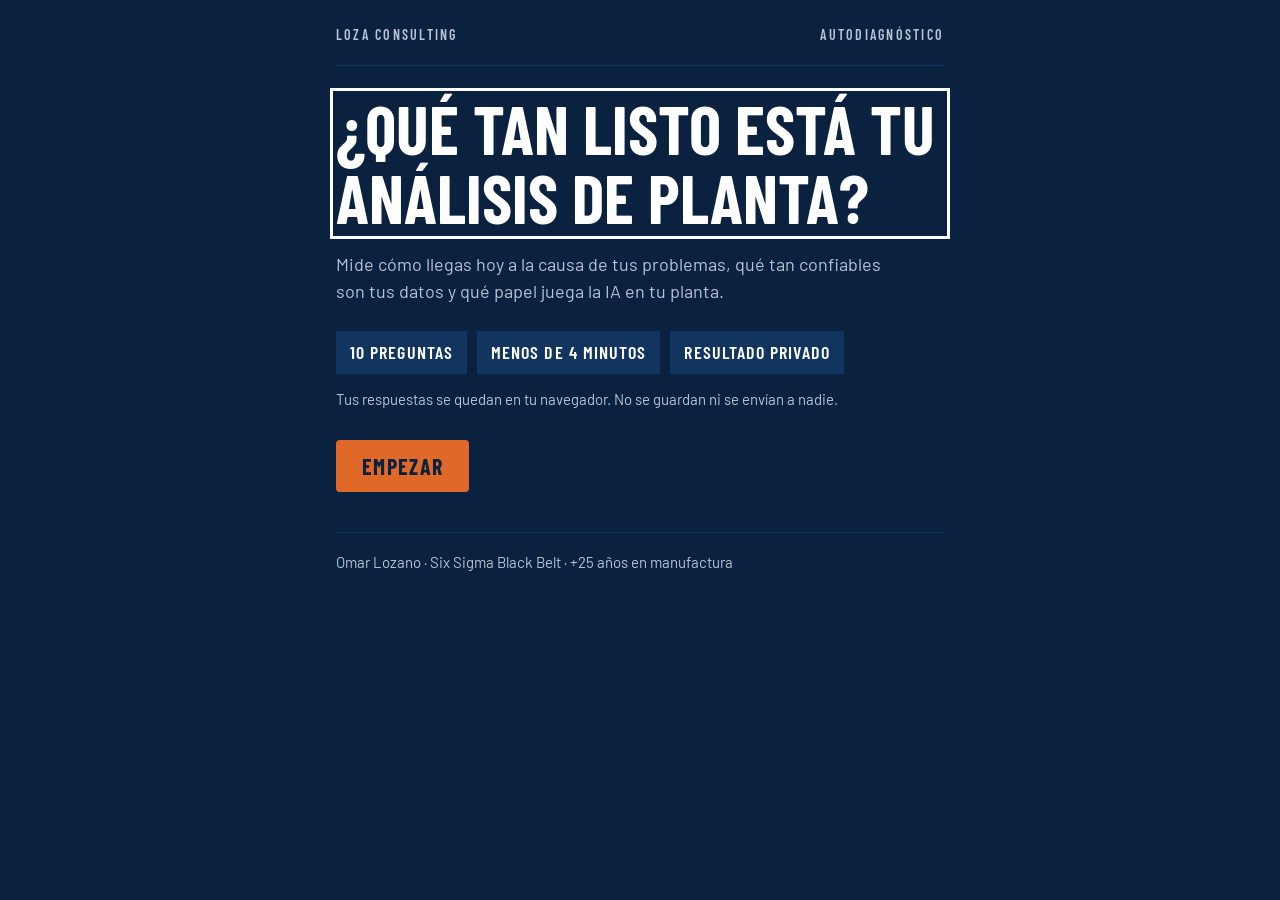
==== autodiagnostico/index.html @ 69eb2985 "Add files via upload" ====
<!DOCTYPE html>
<html lang="es">
<head>
<meta charset="utf-8">
<meta name="viewport" content="width=device-width, initial-scale=1">
<title>Autodiagnóstico de análisis de planta | LOZA Consulting</title>
<meta name="description" content="10 preguntas, menos de 4 minutos, resultado privado. Mide cómo llegas a la causa de tus problemas de planta, qué tan confiables son tus datos y qué papel juega la IA.">
<link rel="canonical" href="https://www.lozaconsulting.com/autodiagnostico/">
<meta name="theme-color" content="#0A2140">
<meta property="og:type" content="website">
<meta property="og:locale" content="es_HN">
<meta property="og:site_name" content="LOZA Consulting">
<meta property="og:title" content="Autodiagnóstico: ¿qué tan listo está tu análisis de planta?">
<meta property="og:description" content="10 preguntas, menos de 4 minutos, resultado privado. Mide cómo llegas a la causa de tus problemas, qué tan confiables son tus datos y qué papel juega la IA.">
<meta property="og:url" content="https://www.lozaconsulting.com/autodiagnostico/">
<meta property="og:image" content="https://www.lozaconsulting.com/autodiagnostico/og.png">
<meta property="og:image:width" content="1200">
<meta property="og:image:height" content="630">
<meta name="twitter:card" content="summary_large_image">

<link rel="preconnect" href="https://fonts.googleapis.com">
<link rel="preconnect" href="https://fonts.gstatic.com" crossorigin>
<link href="https://fonts.googleapis.com/css2?family=Barlow:wght@400;500;600&family=Barlow+Condensed:wght@600;700&display=swap" rel="stylesheet">
<style>
/* Mundo único LOZA: azul marino de fondo, tarjetas claras, naranja solo en acción y cifras. Una columna de 640px. */
:root {
  --navy: #0A2140;
  --navy-2: #123560;
  --orange: #E0692A;
  --paper: #F4F6F9;
  --ink: #0A2140;
  --muted: #55657C;
  --line: #D3DAE4;
  --soft: #B7C3D6;
  --display: "Barlow Condensed", "Arial Narrow", "Helvetica Neue", Arial, sans-serif;
  --body: "Barlow", "Helvetica Neue", Arial, sans-serif;
  color-scheme: dark;
}
* { box-sizing: border-box; }
html, body { margin: 0; padding: 0; }
body {
  background: var(--navy);
  color: #fff;
  font-family: var(--body);
  font-size: 18px;
  line-height: 1.5;
  -webkit-text-size-adjust: 100%;
}
.wrap { max-width: 640px; margin: 0 auto; padding: 24px 16px 48px; }
.brand { font-family: var(--display); font-weight: 600; letter-spacing: .16em; text-transform: uppercase; font-size: 14px; color: var(--soft); display: flex; justify-content: space-between; gap: 12px; padding-bottom: 20px; border-bottom: 1px solid var(--navy-2); margin-bottom: 28px; }
h1, h2, h3 { font-family: var(--display); font-weight: 700; line-height: 1.02; margin: 0; text-wrap: balance; }
h1 { font-size: clamp(44px, 11vw, 68px); text-transform: uppercase; }
h2 { font-size: clamp(30px, 7vw, 40px); }
h3 { font-size: 22px; letter-spacing: .02em; text-transform: uppercase; }
p { margin: 0; }
.lead { color: var(--soft); margin-top: 18px; max-width: 56ch; }
.facts { display: flex; flex-wrap: wrap; gap: 10px; margin: 26px 0 8px; padding: 0; list-style: none; }
.facts li { background: var(--navy-2); padding: 8px 14px; font-family: var(--display); font-weight: 600; font-size: 18px; letter-spacing: .06em; text-transform: uppercase; }
.privacy { color: var(--soft); font-size: 15px; margin-top: 14px; }
.btn { display: inline-flex; align-items: center; justify-content: center; gap: 8px; min-height: 52px; padding: 12px 26px; border: 0; border-radius: 4px; background: var(--orange); color: var(--navy); font-family: var(--display); font-weight: 700; font-size: 22px; letter-spacing: .06em; text-transform: uppercase; text-decoration: none; cursor: pointer; }
.btn:hover { filter: brightness(1.08); }
.btn.ghost { background: transparent; color: #fff; border: 2px solid var(--soft); }
.btn.block { display: flex; width: 100%; }
.start { margin-top: 30px; }
:focus-visible { outline: 3px solid #fff; outline-offset: 3px; }
.sign { color: var(--soft); font-size: 15px; margin-top: 40px; padding-top: 18px; border-top: 1px solid var(--navy-2); }

/* Pregunta */
.progress { display: flex; justify-content: space-between; align-items: baseline; gap: 12px; font-family: var(--display); font-weight: 600; letter-spacing: .08em; text-transform: uppercase; font-size: 17px; color: var(--soft); }
.progress b { color: #fff; font-weight: 700; }
.bar { height: 6px; background: var(--navy-2); margin: 10px 0 32px; }
.bar i { display: block; height: 100%; background: var(--orange); transition: width .25s ease; }
.q { font-family: var(--body); font-weight: 600; font-size: clamp(23px, 5.4vw, 28px); line-height: 1.22; margin: 0 0 24px; text-wrap: balance; }
.opts { display: grid; gap: 12px; }
.opt { display: flex; align-items: center; gap: 14px; width: 100%; text-align: left; min-height: 60px; padding: 14px 16px; background: var(--paper); color: var(--ink); border: 2px solid var(--paper); border-radius: 4px; font: inherit; font-size: 18px; line-height: 1.3; cursor: pointer; }
.opt::before { content: ""; flex: none; width: 20px; height: 20px; border: 2px solid var(--muted); border-radius: 50%; }
.opt:hover { border-color: var(--orange); }
.opt[aria-pressed="true"] { border-color: var(--orange); background: #fff; }
.opt[aria-pressed="true"]::before { border-color: var(--orange); background: radial-gradient(circle, var(--orange) 0 45%, transparent 50%); }
.back { margin-top: 22px; background: none; border: 0; color: var(--soft); font: inherit; font-size: 16px; text-decoration: underline; cursor: pointer; padding: 8px 0; }
.back[hidden] { display: none; }

/* Resultado */
.score { display: flex; align-items: flex-end; gap: 14px; }
.score .n { font-family: var(--display); font-weight: 700; font-size: clamp(96px, 26vw, 148px); line-height: .8; color: var(--orange); font-variant-numeric: tabular-nums; }
.score .of { font-family: var(--display); font-weight: 600; font-size: 28px; letter-spacing: .06em; color: var(--soft); padding-bottom: 6px; text-transform: uppercase; }
.card { background: var(--paper); color: var(--ink); border-radius: 4px; padding: 20px; margin-top: 22px; }
.card h3 { color: var(--ink); margin-bottom: 14px; }
.dim { margin-top: 14px; }
.dim:first-of-type { margin-top: 0; }
.dim .row { display: flex; justify-content: space-between; gap: 10px; font-weight: 600; font-size: 17px; }
.dim .row span:last-child { font-variant-numeric: tabular-nums; }
.track { height: 10px; background: var(--line); margin-top: 6px; }
.track i { display: block; height: 100%; background: var(--navy); }
.gaps { margin: 0; padding-left: 20px; }
.gaps li { margin-top: 6px; }
.callout { border-left: 6px solid var(--orange); background: var(--navy-2); padding: 18px 18px 18px 20px; margin-top: 22px; }
.callout p { font-size: 19px; line-height: 1.35; font-weight: 500; }
.verdict { margin-top: 30px; }
.verdict p { color: var(--soft); margin-top: 14px; }
.cta { margin-top: 26px; display: grid; gap: 12px; }
.small { color: var(--soft); font-size: 15px; margin-top: 4px; }
.small a { color: #fff; }
.contact { display: flex; flex-wrap: wrap; gap: 8px 18px; margin-top: 6px; font-size: 16px; color: var(--soft); }
.contact a, .contact button { color: #fff; }
.link { background: none; border: 0; padding: 0; font: inherit; text-decoration: underline; cursor: pointer; }
.again { margin-top: 30px; }
@media (prefers-reduced-motion: reduce) { .bar i { transition: none; } }
</style>
</head>
<body>
<div class="wrap">
  <div class="brand"><span>LOZA Consulting</span><span>Autodiagnóstico</span></div>
  <main id="app" aria-live="polite"></main>
</div>

<script src="quiz.js"></script>
</body>
</html>
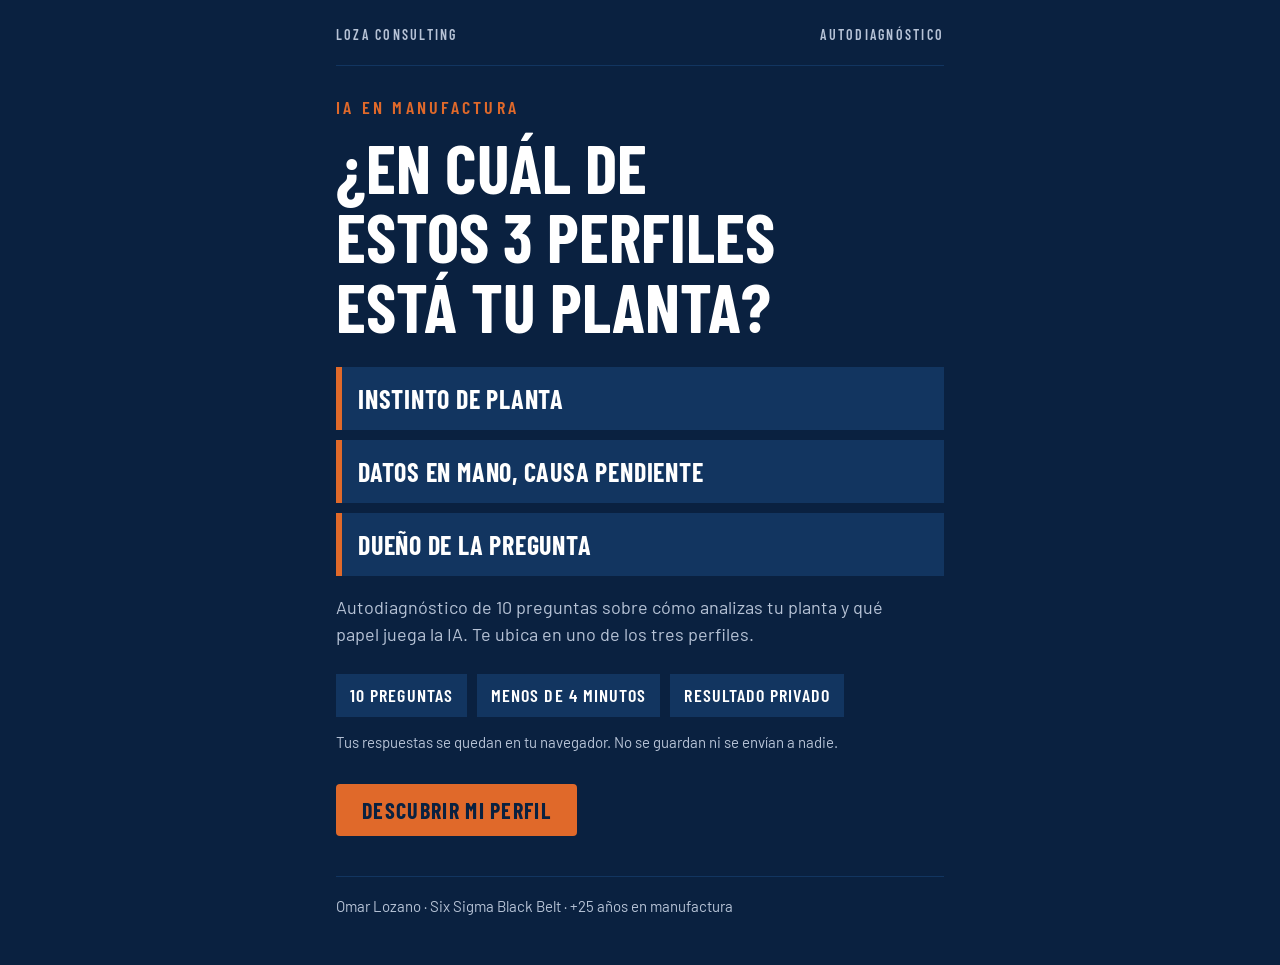
==== commit 4df4fdb2: "Add files via upload" ====
--- a/autodiagnostico/index.html
+++ b/autodiagnostico/index.html
@@ -3,15 +3,15 @@
 <head>
 <meta charset="utf-8">
 <meta name="viewport" content="width=device-width, initial-scale=1">
-<title>Autodiagnóstico de análisis de planta | LOZA Consulting</title>
-<meta name="description" content="10 preguntas, menos de 4 minutos, resultado privado. Mide cómo llegas a la causa de tus problemas de planta, qué tan confiables son tus datos y qué papel juega la IA.">
+<title>IA en manufactura: autodiagnóstico de planta | LOZA Consulting</title>
+<meta name="description" content="Autodiagnóstico de 10 preguntas sobre IA en manufactura: cómo analizas tu planta, qué tan confiables son tus datos y en cuál de tres perfiles estás. 4 minutos, resultado privado.">
 <link rel="canonical" href="https://www.lozaconsulting.com/autodiagnostico/">
 <meta name="theme-color" content="#0A2140">
 <meta property="og:type" content="website">
 <meta property="og:locale" content="es_HN">
 <meta property="og:site_name" content="LOZA Consulting">
-<meta property="og:title" content="Autodiagnóstico: ¿qué tan listo está tu análisis de planta?">
-<meta property="og:description" content="10 preguntas, menos de 4 minutos, resultado privado. Mide cómo llegas a la causa de tus problemas, qué tan confiables son tus datos y qué papel juega la IA.">
+<meta property="og:title" content="IA en manufactura: ¿en cuál de estos 3 perfiles está tu planta?">
+<meta property="og:description" content="Autodiagnóstico de 10 preguntas. Te ubica en uno de tres perfiles. 4 minutos, resultado privado.">
 <meta property="og:url" content="https://www.lozaconsulting.com/autodiagnostico/">
 <meta property="og:image" content="https://www.lozaconsulting.com/autodiagnostico/og.png">
 <meta property="og:image:width" content="1200">
@@ -63,6 +63,7 @@
 .btn.block { display: flex; width: 100%; }
 .start { margin-top: 30px; }
 :focus-visible { outline: 3px solid #fff; outline-offset: 3px; }
+[tabindex="-1"]:focus { outline: none; }
 .sign { color: var(--soft); font-size: 15px; margin-top: 40px; padding-top: 18px; border-top: 1px solid var(--navy-2); }
 
 /* Pregunta */
@@ -105,6 +106,11 @@
 .contact a, .contact button { color: #fff; }
 .link { background: none; border: 0; padding: 0; font: inherit; text-decoration: underline; cursor: pointer; }
 .again { margin-top: 30px; }
+.eyebrow { font-family: var(--display); font-weight: 600; letter-spacing: .18em; text-transform: uppercase; font-size: 18px; color: var(--orange); margin: 0 0 12px; }
+.profiles { list-style: none; margin: 26px 0 0; padding: 0; display: grid; gap: 10px; }
+.profiles li { border-left: 6px solid var(--orange); background: var(--navy-2); padding: 12px 16px; font-family: var(--display); font-weight: 700; font-size: 26px; letter-spacing: .03em; text-transform: uppercase; }
+h2.profile { font-size: clamp(38px, 10vw, 56px); text-transform: uppercase; }
+.score { margin-top: 26px; }
 @media (prefers-reduced-motion: reduce) { .bar i { transition: none; } }
 </style>
 </head>
